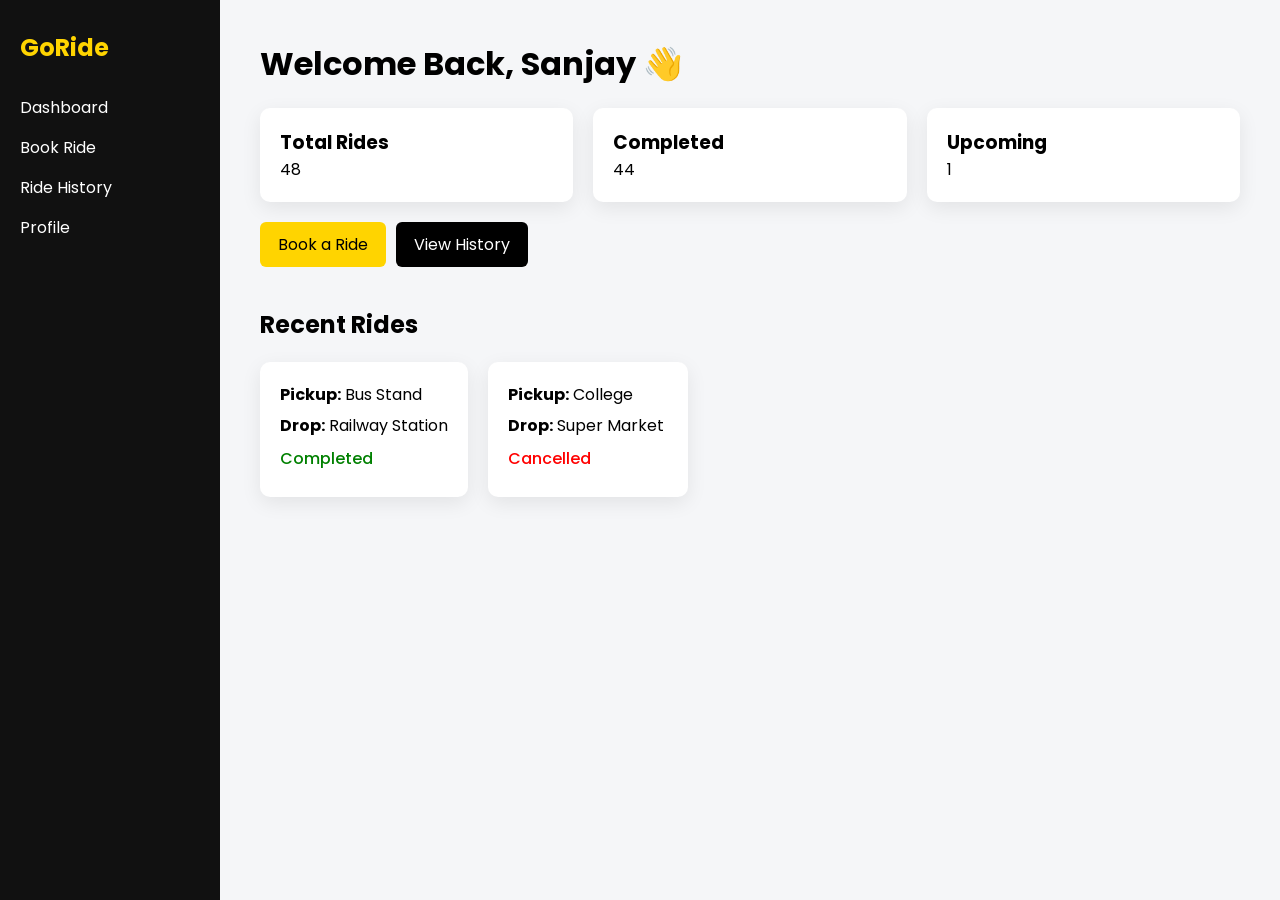
==== index.html @ ff0d89c9 "Initial commit" ====
<!DOCTYPE html>
<html lang="en">

<head>
  <meta charset="UTF-8">
  <meta name="viewport" content="width=device-width, initial-scale=1.0">
  <title>GoRide Dashboard</title>
  <link rel="stylesheet" href="css/style.css">
  <link href="https://fonts.googleapis.com/css2?family=Poppins:wght@400;500;600&display=swap" rel="stylesheet">
</head>

<body>

  <div class="container">

    <div class="sidebar">
      <h2 class="logo">GoRide</h2>
      <a href="index.html">Dashboard</a>
      <a href="book.html">Book Ride</a>
      <a href="history.html">Ride History</a>
      <a href="profile.html">Profile</a>
    </div>

    <div class="main">

      <h1>Welcome Back, Sanjay 👋</h1>

      <div class="stats">
        <div class="card">
          <h3>Total Rides</h3>
          <p>48</p>
        </div>
        <div class="card">
          <h3>Completed</h3>
          <p>44</p>
        </div>
        <div class="card">
          <h3>Upcoming</h3>
          <p>1</p>
        </div>
      </div>

      <div class="actions">
        <a href="book.html" class="btn">Book a Ride</a>
        <a href="history.html" class="btn secondary">View History</a>
      </div>

      <h2 class="section-title">Recent Rides</h2>

      <div class="ride-list">
        <div class="ride-card">
          <p><b>Pickup:</b> Bus Stand</p>
          <p><b>Drop:</b> Railway Station</p>
          <p class="status completed">Completed</p>
        </div>
        <div class="ride-card">
          <p><b>Pickup:</b> College</p>
          <p><b>Drop:</b> Super Market</p>
          <p class="status cancelled">Cancelled</p>
        </div>
      </div>

    </div>

  </div>

  <script src="js/app.js"></script>

</body>
</html>
---- css/style.css ----
* {
  margin: 0;
  padding: 0;
  box-sizing: border-box;
  font-family: Poppins;
}

body {
  background: #f5f6f8;
}

.container {
  display: flex;
  min-height: 100vh;
}

/* SIDEBAR */

.sidebar {
  width: 220px;
  height: 100vh;
  position: sticky;
  top: 0;
  background: #111;
  color: white;
  padding: 30px 20px;
}

.logo {
  margin-bottom: 30px;
  color: #FFD400;
}

.sidebar a {
  display: block;
  color: white;
  text-decoration: none;
  margin: 15px 0;
}

.sidebar a:hover {
  color: #FFD400;
}

/* MAIN */

.main {
  flex: 1;
  padding: 40px;
  min-width: 0;
}

/* STATS */

.stats {
  display: flex;
  gap: 20px;
  margin-top: 20px;
}

.card {
  background: white;
  padding: 20px;
  border-radius: 10px;
  box-shadow: 0 6px 20px rgba(0, 0, 0, 0.08);
  flex: 1;
  transition: 0.3s;
}

.card:hover {
  transform: translateY(-5px);
}

/* BUTTON */

.actions {
  display: flex;
  align-items: center;
  gap: 10px;
  margin-top: 20px;
}

.btn {
  background: #FFD400;
  border: none;
  padding: 10px 18px;
  border-radius: 6px;
  text-decoration: none;
  color: black;
  display: inline-block;
}

.btn.secondary {
  background: black;
  color: white;
}

.btn:hover {
  opacity: 0.9;
}

/* SECTION TITLE */

.section-title {
  margin-top: 40px;
  margin-bottom: 10px;
}

/* RIDE LIST */

.ride-list {
  display: flex;
  gap: 20px;
  margin-top: 20px;
  flex-wrap: wrap;
}

.ride-card {
  background: white;
  padding: 20px;
  border-radius: 10px;
  box-shadow: 0 6px 20px rgba(0, 0, 0, 0.08);
  min-width: 200px;
}

.ride-card p {
  margin-bottom: 6px;
}

/* BOOK PAGE */

.book-layout {
  display: grid;
  grid-template-columns: 40% 60%;
  gap: 30px;
  margin-top: 30px;
  align-items: start;
}

.ride-form {
  display: flex;
  flex-direction: column;
  gap: 15px;
}

.ride-form input,
.ride-form select {
  width: 100%;
  padding: 10px;
  border: 1px solid #ddd;
  border-radius: 6px;
}

.fare {
  padding: 10px 0;
  font-weight: 500;
}

.map {
  background: #e9ecef;
  display: flex;
  justify-content: center;
  align-items: center;
  border-radius: 10px;
  min-height: 300px;
}

/* TABLE */

table {
  width: 100%;
  margin-top: 20px;
  background: white;
  border-radius: 10px;
  box-shadow: 0 6px 20px rgba(0, 0, 0, 0.08);
}

th, td {
  padding: 12px 16px;
  border-bottom: 1px solid #eee;
  text-align: left;
}

th {
  background: #f9f9f9;
  font-weight: 600;
}

/* PROFILE */

.profile-layout {
  display: grid;
  grid-template-columns: 300px 1fr;
  gap: 30px;
  margin-top: 20px;
  align-items: start;
}

.profile-right {
  min-width: 0;
}

.profile-right .section-title:first-child {
  margin-top: 0;
}

.profile-card {
  background: white;
  padding: 30px;
  text-align: start;
  border-radius: 10px;
  box-shadow: 0 6px 20px rgba(0, 0, 0, 0.08);
}

.profile-card h3 {
  margin-bottom: 10px;
}

.profile-card p {
  margin-bottom: 8px;
}

.profile-card .btn {
  margin-top: 15px;
}

/* WALLET */

.wallet-card {
  background: white;
  border-radius: 10px;
  box-shadow: 0 6px 20px rgba(0, 0, 0, 0.08);
  margin-top: 10px;
}

.wallet-balance {
  background: #111;
  color: white;
  padding: 20px 24px;
  display: flex;
  align-items: center;
  justify-content: space-between;
}

.wallet-label {
  font-size: 13px;
  color: #aaa;
  margin-bottom: 4px;
}

.wallet-amount {
  font-size: 26px;
  font-weight: 600;
  color: #FFD400;
}

.wallet-transactions {
  padding: 20px 24px;
}

.wallet-sub {
  font-weight: 600;
  margin-bottom: 12px;
  font-size: 14px;
  color: #555;
}

.transaction {
  display: flex;
  justify-content:space-between;
  align-items: center;
  padding: 10px 0;
  border-bottom: 1px solid #eee;
  font-size: 14px;
}

.transaction:last-child {
  border-bottom: none;
}

.debit {
  color: red;
  font-weight: 600;
  margin-left: 10px;
}

.credit {
  color: green;
  font-weight: 600;
  margin-left: 10px;
}

/* OFFERS */

.offers-list {
  display: flex;
  flex-direction: column;
  gap: 15px;
  margin-top: 10px;
}

.offer-card {
  background: white;
  border-radius: 10px;
  box-shadow: 0 6px 20px rgba(0, 0, 0, 0.08);
  padding: 18px 20px;
  display: flex;
  align-items: center;
  gap: 20px;
}

.offer-badge {
  background: #FFD400;
  color: black;
  font-weight: 600;
  font-size: 13px;
  padding: 10px 14px;
  border-radius: 8px;
  text-align: center;
  min-width: 70px;
  flex-shrink: 0;
}

.offer-info {
  flex: 1;
}

.offer-title {
  font-weight: 600;
  margin-bottom: 4px;
}

.offer-desc {
  font-size: 13px;
  color: #555;
  margin-bottom: 6px;
}

.offer-expiry {
  font-size: 12px;
  color: #999;
}

/* STATUS */

.status {
  margin-top: 8px;
  font-weight: 500;
}

.completed {
  color: green;
}

.cancelled {
  color: red;
}

/* DRIVER */

.earnings {
  margin-bottom: 30px;
}

.earnings h3 {
  margin-bottom: 8px;
}

.accept {
  background: #FFD400;
  border: none;
  padding: 8px 15px;
  margin-top: 10px;
  cursor: pointer;
  border-radius: 5px;
  display: block;
}

/* MOBILE */

@media (max-width: 760px) {
  .sidebar {
    display: none;
  }

  .stats {
    flex-direction: column;
  }

  .book-layout {
    grid-template-columns: 1fr;
  }

  .ride-list {
    flex-direction: column;
  }

  .profile-layout {
    grid-template-columns: 1fr;
  }
}
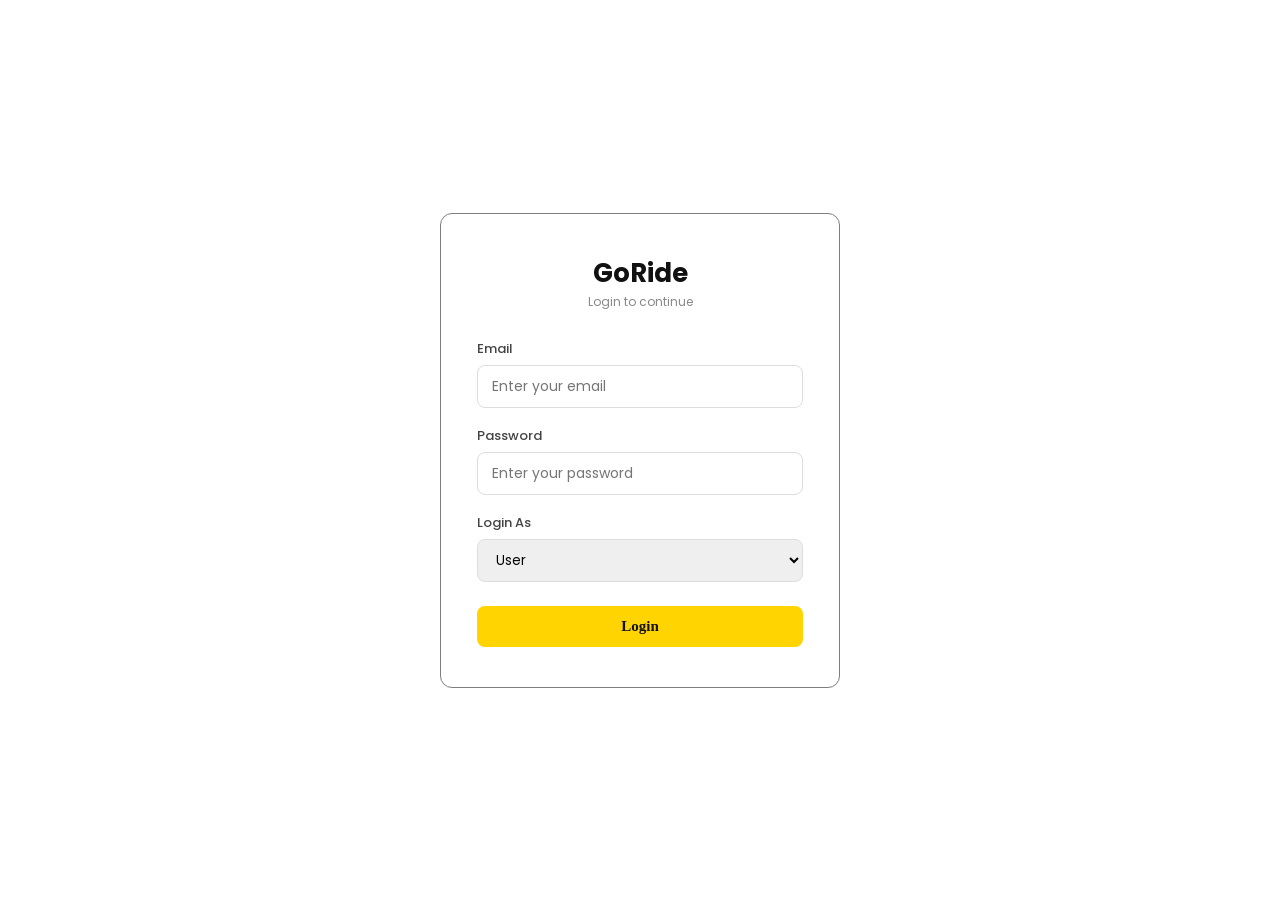
==== commit bbde1e1f: "Rename login.html to index.html" ====
--- a/index.html
+++ b/index.html
@@ -4,67 +4,119 @@
 <head>
   <meta charset="UTF-8">
   <meta name="viewport" content="width=device-width, initial-scale=1.0">
-  <title>GoRide Dashboard</title>
+  <title>GoRide - Login</title>
   <link rel="stylesheet" href="css/style.css">
   <link href="https://fonts.googleapis.com/css2?family=Poppins:wght@400;500;600&display=swap" rel="stylesheet">
+  <style>
+
+    body {
+      background: white;
+      display: flex;
+      justify-content: center;
+      align-items: center;
+      min-height: 100vh;
+    }
+
+    .login-box {
+      background: white;
+      border-radius: 12px;
+      border: #7e7e7e 1px solid;
+      padding: 40px 36px;
+      width: 100%;
+      max-width: 400px;
+    }
+
+    .login-box h2 {
+      text-align: center;
+      font-size: 26px;
+      color: #111;
+    }
+
+    .login-box p {
+      text-align: center;
+      font-size: 12px;
+      color: #888;
+      margin-bottom: 28px;
+    }
+
+    .login-box label {
+      display: block;
+      font-size: 13px;
+      font-weight: 500;
+      color: #444;
+      margin-bottom: 6px;
+    }
+
+    .login-box input {
+      width: 100%;
+      padding: 10px 14px;
+      border: 1px solid #ddd;
+      border-radius: 8px;
+      font-family: Poppins;
+      font-size: 14px;
+      margin-bottom: 18px;
+      outline: none;
+    }
+
+    .login-box input:focus {
+      border-color: #FFD400;
+    }
+
+    .role-select {
+      width: 100%;
+      padding: 10px 14px;
+      border: 1px solid #ddd;
+      border-radius: 8px;
+      margin-bottom: 24px;
+    }
+
+    .login-box button {
+      width: 100%;
+      padding: 12px;
+      background: #FFD400;
+      border: none;
+      border-radius: 8px;
+      font-size: 15px;
+      font-weight: 600;
+      cursor: pointer;
+      color: #111;
+    }
+
+    .login-box button:hover {
+      opacity: 0.8;
+    }
+
+  </style>
 </head>
 
 <body>
 
-  <div class="container">
+  <div class="login-box">
 
-    <div class="sidebar">
-      <h2 class="logo">GoRide</h2>
-      <a href="index.html">Dashboard</a>
-      <a href="book.html">Book Ride</a>
-      <a href="history.html">Ride History</a>
-      <a href="profile.html">Profile</a>
-    </div>
+    <h2>GoRide</h2>
+    <p>Login to continue</p>
 
-    <div class="main">
+    <label>Email</label>
+    <input type="email" placeholder="Enter your email">
 
-      <h1>Welcome Back, Sanjay 👋</h1>
+    <label>Password</label>
+    <input type="password" placeholder="Enter your password">
 
-      <div class="stats">
-        <div class="card">
-          <h3>Total Rides</h3>
-          <p>48</p>
-        </div>
-        <div class="card">
-          <h3>Completed</h3>
-          <p>44</p>
-        </div>
-        <div class="card">
-          <h3>Upcoming</h3>
-          <p>1</p>
-        </div>
-      </div>
+    <label>Login As</label>
+    <select class="role-select" id="roleSelect">
+      <option value="user">User</option>
+      <option value="driver">Driver</option>
+    </select>
 
-      <div class="actions">
-        <a href="book.html" class="btn">Book a Ride</a>
-        <a href="history.html" class="btn secondary">View History</a>
-      </div>
-
-      <h2 class="section-title">Recent Rides</h2>
-
-      <div class="ride-list">
-        <div class="ride-card">
-          <p><b>Pickup:</b> Bus Stand</p>
-          <p><b>Drop:</b> Railway Station</p>
-          <p class="status completed">Completed</p>
-        </div>
-        <div class="ride-card">
-          <p><b>Pickup:</b> College</p>
-          <p><b>Drop:</b> Super Market</p>
-          <p class="status cancelled">Cancelled</p>
-        </div>
-      </div>
-
-    </div>
+    <button onclick="
+      let role = document.getElementById('roleSelect').value;
+      if(role === 'user'){
+        window.location.href = 'index.html';
+      }else{
+        window.location.href = 'driver.html';
+      }">Login</button>
 
   </div>
 
-  <script src="js/app.js"></script>
-
 </body>
-</html>+</html>
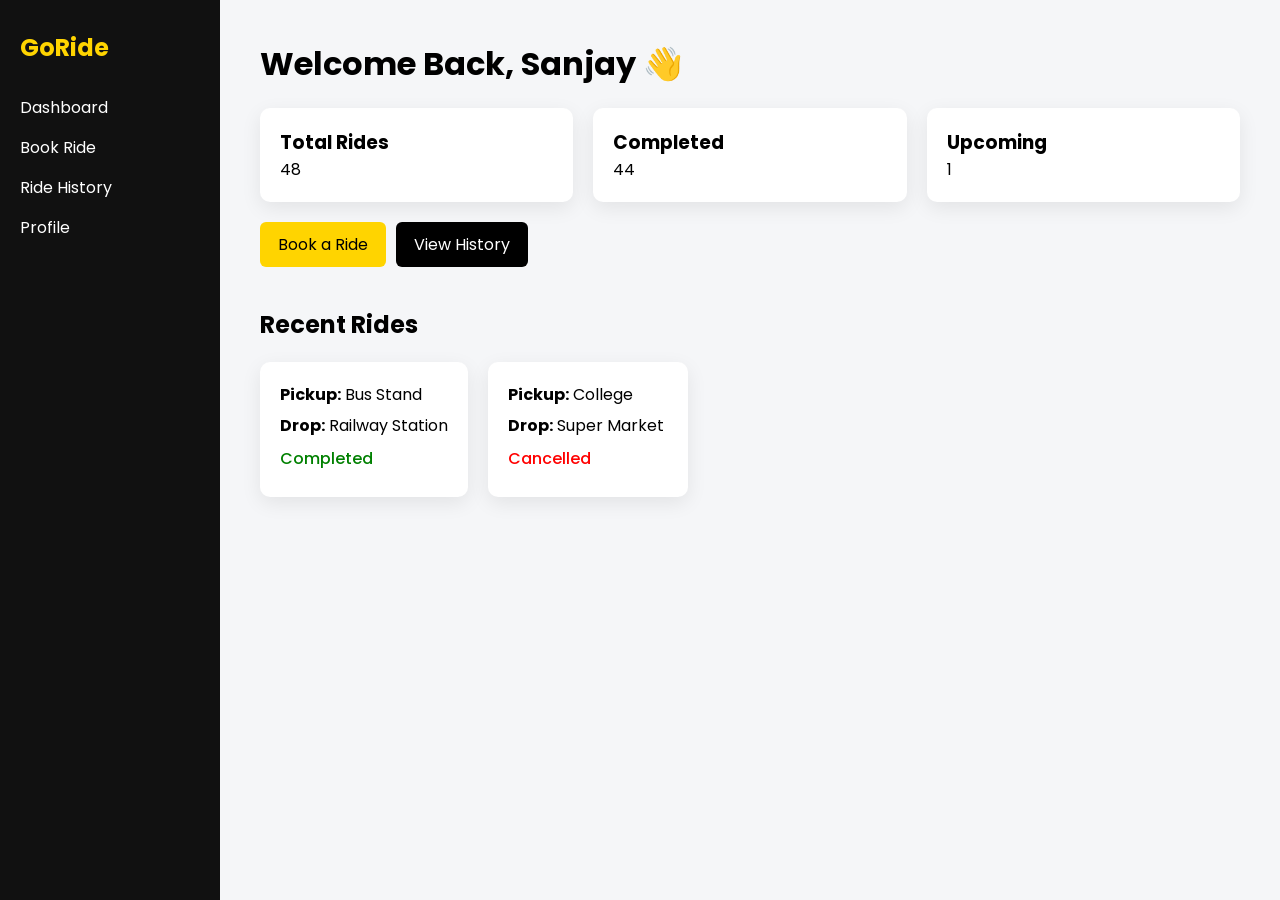
==== commit 4e06390d: "Rename dashboard.html to index.html" ====
--- a/index.html
+++ b/index.html
@@ -4,119 +4,67 @@
 <head>
   <meta charset="UTF-8">
   <meta name="viewport" content="width=device-width, initial-scale=1.0">
-  <title>GoRide - Login</title>
+  <title>GoRide Dashboard</title>
   <link rel="stylesheet" href="css/style.css">
   <link href="https://fonts.googleapis.com/css2?family=Poppins:wght@400;500;600&display=swap" rel="stylesheet">
-  <style>
-
-    body {
-      background: white;
-      display: flex;
-      justify-content: center;
-      align-items: center;
-      min-height: 100vh;
-    }
-
-    .login-box {
-      background: white;
-      border-radius: 12px;
-      border: #7e7e7e 1px solid;
-      padding: 40px 36px;
-      width: 100%;
-      max-width: 400px;
-    }
-
-    .login-box h2 {
-      text-align: center;
-      font-size: 26px;
-      color: #111;
-    }
-
-    .login-box p {
-      text-align: center;
-      font-size: 12px;
-      color: #888;
-      margin-bottom: 28px;
-    }
-
-    .login-box label {
-      display: block;
-      font-size: 13px;
-      font-weight: 500;
-      color: #444;
-      margin-bottom: 6px;
-    }
-
-    .login-box input {
-      width: 100%;
-      padding: 10px 14px;
-      border: 1px solid #ddd;
-      border-radius: 8px;
-      font-family: Poppins;
-      font-size: 14px;
-      margin-bottom: 18px;
-      outline: none;
-    }
-
-    .login-box input:focus {
-      border-color: #FFD400;
-    }
-
-    .role-select {
-      width: 100%;
-      padding: 10px 14px;
-      border: 1px solid #ddd;
-      border-radius: 8px;
-      margin-bottom: 24px;
-    }
-
-    .login-box button {
-      width: 100%;
-      padding: 12px;
-      background: #FFD400;
-      border: none;
-      border-radius: 8px;
-      font-size: 15px;
-      font-weight: 600;
-      cursor: pointer;
-      color: #111;
-    }
-
-    .login-box button:hover {
-      opacity: 0.8;
-    }
-
-  </style>
 </head>
 
 <body>
 
-  <div class="login-box">
+  <div class="container">
 
-    <h2>GoRide</h2>
-    <p>Login to continue</p>
+    <div class="sidebar">
+      <h2 class="logo">GoRide</h2>
+      <a href="index.html">Dashboard</a>
+      <a href="book.html">Book Ride</a>
+      <a href="history.html">Ride History</a>
+      <a href="profile.html">Profile</a>
+    </div>
 
-    <label>Email</label>
-    <input type="email" placeholder="Enter your email">
+    <div class="main">
 
-    <label>Password</label>
-    <input type="password" placeholder="Enter your password">
+      <h1>Welcome Back, Sanjay 👋</h1>
 
-    <label>Login As</label>
-    <select class="role-select" id="roleSelect">
-      <option value="user">User</option>
-      <option value="driver">Driver</option>
-    </select>
+      <div class="stats">
+        <div class="card">
+          <h3>Total Rides</h3>
+          <p>48</p>
+        </div>
+        <div class="card">
+          <h3>Completed</h3>
+          <p>44</p>
+        </div>
+        <div class="card">
+          <h3>Upcoming</h3>
+          <p>1</p>
+        </div>
+      </div>
 
-    <button onclick="
-      let role = document.getElementById('roleSelect').value;
-      if(role === 'user'){
-        window.location.href = 'index.html';
-      }else{
-        window.location.href = 'driver.html';
-      }">Login</button>
+      <div class="actions">
+        <a href="book.html" class="btn">Book a Ride</a>
+        <a href="history.html" class="btn secondary">View History</a>
+      </div>
+
+      <h2 class="section-title">Recent Rides</h2>
+
+      <div class="ride-list">
+        <div class="ride-card">
+          <p><b>Pickup:</b> Bus Stand</p>
+          <p><b>Drop:</b> Railway Station</p>
+          <p class="status completed">Completed</p>
+        </div>
+        <div class="ride-card">
+          <p><b>Pickup:</b> College</p>
+          <p><b>Drop:</b> Super Market</p>
+          <p class="status cancelled">Cancelled</p>
+        </div>
+      </div>
+
+    </div>
 
   </div>
 
+  <script src="js/app.js"></script>
+
 </body>
 </html>
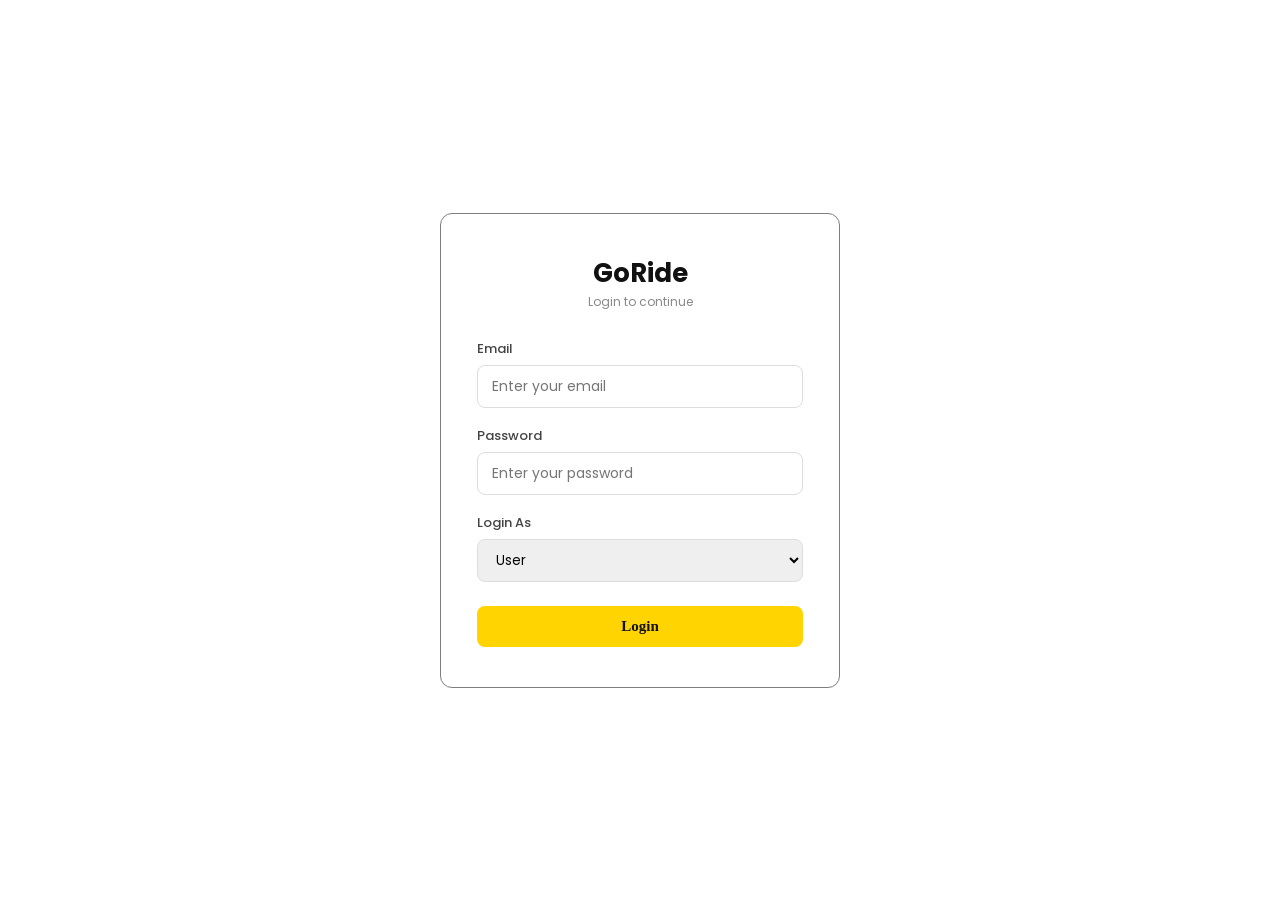
==== commit 882f81d2: "Updated initial commit" ====
--- a/index.html
+++ b/index.html
@@ -4,67 +4,119 @@
 <head>
   <meta charset="UTF-8">
   <meta name="viewport" content="width=device-width, initial-scale=1.0">
-  <title>GoRide Dashboard</title>
+  <title>GoRide - Login</title>
   <link rel="stylesheet" href="css/style.css">
   <link href="https://fonts.googleapis.com/css2?family=Poppins:wght@400;500;600&display=swap" rel="stylesheet">
+  <style>
+
+    body {
+      background: white;
+      display: flex;
+      justify-content: center;
+      align-items: center;
+      min-height: 100vh;
+    }
+
+    .login-box {
+      background: white;
+      border-radius: 12px;
+      border: #7e7e7e 1px solid;
+      padding: 40px 36px;
+      width: 100%;
+      max-width: 400px;
+    }
+
+    .login-box h2 {
+      text-align: center;
+      font-size: 26px;
+      color: #111;
+    }
+
+    .login-box p {
+      text-align: center;
+      font-size: 12px;
+      color: #888;
+      margin-bottom: 28px;
+    }
+
+    .login-box label {
+      display: block;
+      font-size: 13px;
+      font-weight: 500;
+      color: #444;
+      margin-bottom: 6px;
+    }
+
+    .login-box input {
+      width: 100%;
+      padding: 10px 14px;
+      border: 1px solid #ddd;
+      border-radius: 8px;
+      font-family: Poppins;
+      font-size: 14px;
+      margin-bottom: 18px;
+      outline: none;
+    }
+
+    .login-box input:focus {
+      border-color: #FFD400;
+    }
+
+    .role-select {
+      width: 100%;
+      padding: 10px 14px;
+      border: 1px solid #ddd;
+      border-radius: 8px;
+      margin-bottom: 24px;
+    }
+
+    .login-box button {
+      width: 100%;
+      padding: 12px;
+      background: #FFD400;
+      border: none;
+      border-radius: 8px;
+      font-size: 15px;
+      font-weight: 600;
+      cursor: pointer;
+      color: #111;
+    }
+
+    .login-box button:hover {
+      opacity: 0.8;
+    }
+
+  </style>
 </head>
 
 <body>
 
-  <div class="container">
+  <div class="login-box">
 
-    <div class="sidebar">
-      <h2 class="logo">GoRide</h2>
-      <a href="index.html">Dashboard</a>
-      <a href="book.html">Book Ride</a>
-      <a href="history.html">Ride History</a>
-      <a href="profile.html">Profile</a>
-    </div>
+    <h2>GoRide</h2>
+    <p>Login to continue</p>
 
-    <div class="main">
+    <label>Email</label>
+    <input type="email" placeholder="Enter your email">
 
-      <h1>Welcome Back, Sanjay 👋</h1>
+    <label>Password</label>
+    <input type="password" placeholder="Enter your password">
 
-      <div class="stats">
-        <div class="card">
-          <h3>Total Rides</h3>
-          <p>48</p>
-        </div>
-        <div class="card">
-          <h3>Completed</h3>
-          <p>44</p>
-        </div>
-        <div class="card">
-          <h3>Upcoming</h3>
-          <p>1</p>
-        </div>
-      </div>
+    <label>Login As</label>
+    <select class="role-select" id="roleSelect">
+      <option value="user">User</option>
+      <option value="driver">Driver</option>
+    </select>
 
-      <div class="actions">
-        <a href="book.html" class="btn">Book a Ride</a>
-        <a href="history.html" class="btn secondary">View History</a>
-      </div>
-
-      <h2 class="section-title">Recent Rides</h2>
-
-      <div class="ride-list">
-        <div class="ride-card">
-          <p><b>Pickup:</b> Bus Stand</p>
-          <p><b>Drop:</b> Railway Station</p>
-          <p class="status completed">Completed</p>
-        </div>
-        <div class="ride-card">
-          <p><b>Pickup:</b> College</p>
-          <p><b>Drop:</b> Super Market</p>
-          <p class="status cancelled">Cancelled</p>
-        </div>
-      </div>
-
-    </div>
+    <button onclick="
+      let role = document.getElementById('roleSelect').value;
+      if(role === 'user'){
+        window.location.href = 'dashboard.html';
+      }else{
+        window.location.href = 'driver.html';
+      }">Login</button>
 
   </div>
 
-  <script src="js/app.js"></script>
-
 </body>
 </html>
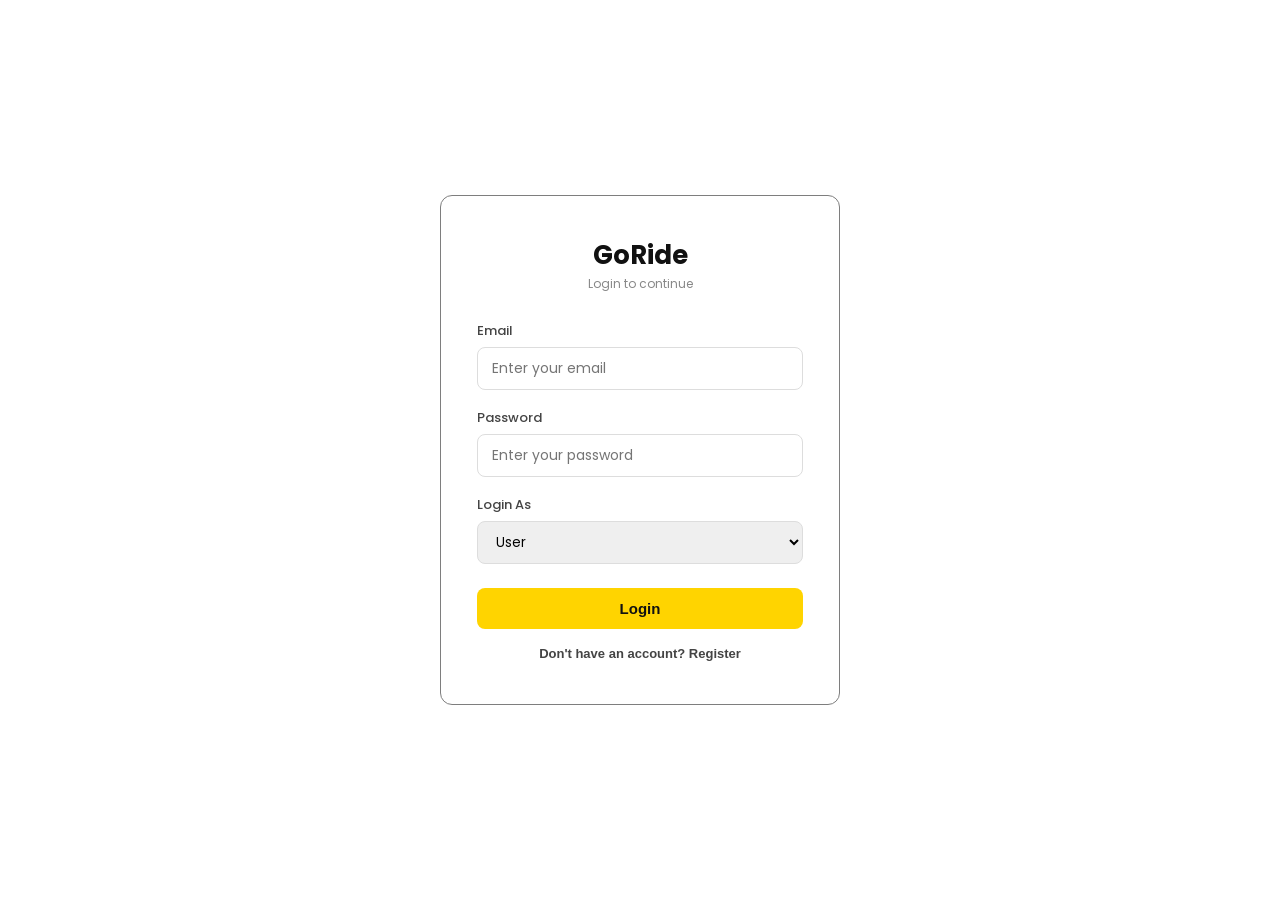
==== commit b1febf49: "Renamed login.html to index.html and updated navigation for GitHub Pages compatibility" ====
--- a/index.html
+++ b/index.html
@@ -5,88 +5,8 @@
   <meta charset="UTF-8">
   <meta name="viewport" content="width=device-width, initial-scale=1.0">
   <title>GoRide - Login</title>
-  <link rel="stylesheet" href="css/style.css">
+  <link rel="stylesheet" href="css/login.css">
   <link href="https://fonts.googleapis.com/css2?family=Poppins:wght@400;500;600&display=swap" rel="stylesheet">
-  <style>
-
-    body {
-      background: white;
-      display: flex;
-      justify-content: center;
-      align-items: center;
-      min-height: 100vh;
-    }
-
-    .login-box {
-      background: white;
-      border-radius: 12px;
-      border: #7e7e7e 1px solid;
-      padding: 40px 36px;
-      width: 100%;
-      max-width: 400px;
-    }
-
-    .login-box h2 {
-      text-align: center;
-      font-size: 26px;
-      color: #111;
-    }
-
-    .login-box p {
-      text-align: center;
-      font-size: 12px;
-      color: #888;
-      margin-bottom: 28px;
-    }
-
-    .login-box label {
-      display: block;
-      font-size: 13px;
-      font-weight: 500;
-      color: #444;
-      margin-bottom: 6px;
-    }
-
-    .login-box input {
-      width: 100%;
-      padding: 10px 14px;
-      border: 1px solid #ddd;
-      border-radius: 8px;
-      font-family: Poppins;
-      font-size: 14px;
-      margin-bottom: 18px;
-      outline: none;
-    }
-
-    .login-box input:focus {
-      border-color: #FFD400;
-    }
-
-    .role-select {
-      width: 100%;
-      padding: 10px 14px;
-      border: 1px solid #ddd;
-      border-radius: 8px;
-      margin-bottom: 24px;
-    }
-
-    .login-box button {
-      width: 100%;
-      padding: 12px;
-      background: #FFD400;
-      border: none;
-      border-radius: 8px;
-      font-size: 15px;
-      font-weight: 600;
-      cursor: pointer;
-      color: #111;
-    }
-
-    .login-box button:hover {
-      opacity: 0.8;
-    }
-
-  </style>
 </head>
 
 <body>
@@ -97,10 +17,10 @@
     <p>Login to continue</p>
 
     <label>Email</label>
-    <input type="email" placeholder="Enter your email">
+    <input type="email" id="emailInput" placeholder="Enter your email">
 
     <label>Password</label>
-    <input type="password" placeholder="Enter your password">
+    <input type="password" id="passwordInput" placeholder="Enter your password">
 
     <label>Login As</label>
     <select class="role-select" id="roleSelect">
@@ -108,15 +28,14 @@
       <option value="driver">Driver</option>
     </select>
 
-    <button onclick="
-      let role = document.getElementById('roleSelect').value;
-      if(role === 'user'){
-        window.location.href = 'dashboard.html';
-      }else{
-        window.location.href = 'driver.html';
-      }">Login</button>
+    <button id="loginBtn">Login</button>
+
+    <div class="links">
+      <a href="register.html">Don't have an account? Register</a>
+    </div>
 
   </div>
 
+  <script src="js/login.js"></script>
 </body>
 </html>
--- a/css/login.css
+++ b/css/login.css
@@ -0,0 +1,102 @@
+* {
+  margin: 0;
+  padding: 0;
+  box-sizing: border-box;
+  font-family: 'Poppins', sans-serif;
+}
+
+body {
+  background: white;
+  display: flex;
+  justify-content: center;
+  align-items: center;
+  min-height: 100vh;
+}
+
+.login-box {
+  background: white;
+  border-radius: 12px;
+  border: #7e7e7e 1px solid;
+  padding: 40px 36px;
+  width: 100%;
+  max-width: 400px;
+}
+
+.login-box h2 {
+  text-align: center;
+  font-size: 26px;
+  color: #111;
+}
+
+.login-box p {
+  text-align: center;
+  font-size: 12px;
+  color: #888;
+  margin-bottom: 28px;
+}
+
+.login-box label {
+  display: block;
+  font-size: 13px;
+  font-weight: 500;
+  color: #444;
+  margin-bottom: 6px;
+}
+
+.login-box input {
+  width: 100%;
+  padding: 10px 14px;
+  border: 1px solid #ddd;
+  border-radius: 8px;
+  font-family: inherit;
+  font-size: 14px;
+  margin-bottom: 18px;
+  outline: none;
+}
+
+.login-box input:focus {
+  border-color: #FFD400;
+}
+
+.role-select {
+  width: 100%;
+  padding: 10px 14px;
+  border: 1px solid #ddd;
+  border-radius: 8px;
+  margin-bottom: 24px;
+  font-family: inherit;
+}
+
+.login-box button {
+  width: 100%;
+  padding: 12px;
+  background: #FFD400;
+  border: none;
+  border-radius: 8px;
+  font-size: 15px;
+  font-weight: 600;
+  cursor: pointer;
+  color: #111;
+  transition: opacity 0.3s;
+}
+
+.login-box button:hover {
+  opacity: 0.8;
+}
+
+.links {
+  margin-top: 15px;
+  text-align: center;
+  font-size: 13px;
+}
+
+.links a {
+  color: #444;
+  text-decoration: none;
+  font-weight: 600;
+}
+
+.links a:hover {
+  text-decoration: underline;
+  color: #111;
+}
